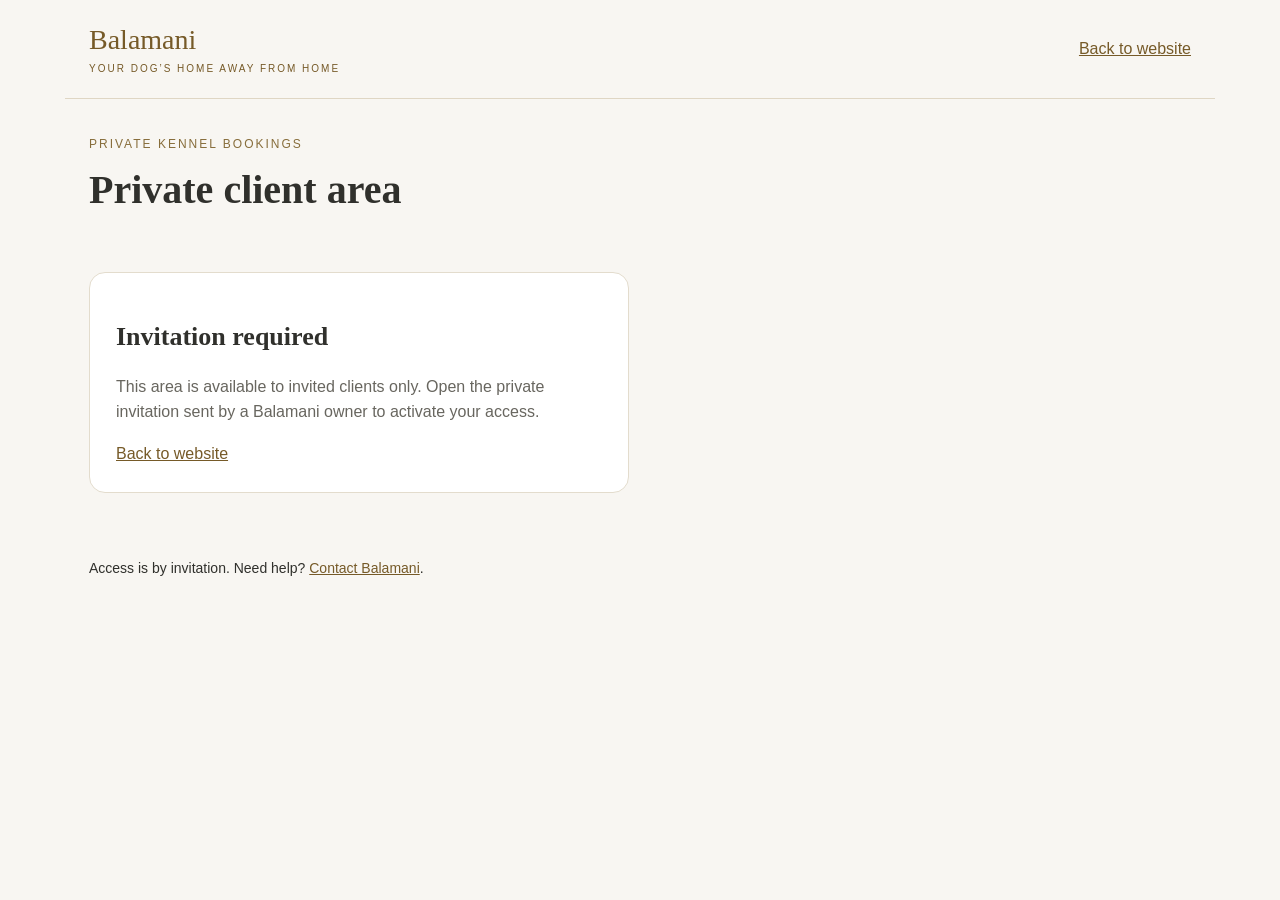
==== docs/client.html @ caba2671 "Load reusable private sign-in on booking pages" ====
<!doctype html>
<html lang="en"><head><meta charset="utf-8"><meta name="viewport" content="width=device-width,initial-scale=1"><meta name="referrer" content="no-referrer"><meta name="robots" content="noindex,nofollow"><meta http-equiv="Content-Security-Policy" content="default-src 'self'; script-src 'self'; style-src 'self'; connect-src https://pqkzhfcqpkcqttixoysr.supabase.co; img-src 'self'; base-uri 'none'; form-action 'none'; object-src 'none'"><title>Kennel bookings | Balamani</title><link rel="stylesheet" href="assets/css/client.css"><script defer src="assets/js/client.js?v=mobile-signin1"></script></head>
<body data-booking-page="kennel"><header><a class="brand" href="index.html">Balamani<span>YOUR DOG’S HOME AWAY FROM HOME</span></a><div class="row"><a href="index.html">Back to website</a><button id="signout" hidden>Sign out</button></div></header><main><p class="eyebrow">PRIVATE KENNEL BOOKINGS</p><h1 id="heading">Private client area</h1><p id="status" role="status" aria-live="polite">Connecting securely…</p><div id="app"></div></main><footer>Access is by invitation. Need help? <a href="https://wa.me/35677070998">Contact Balamani</a>.</footer></body></html>
---- docs/assets/css/client.css ----
*{box-sizing:border-box}body{margin:0;background:#f8f6f2;color:#30302c;font:16px/1.6 'Segoe UI',sans-serif}header,main,footer{max-width:1150px;margin:auto;padding:24px}header{display:flex;align-items:center;justify-content:space-between;gap:20px;border-bottom:1px solid #dfd6c4}.brand{font:28px Georgia;text-decoration:none}.brand span{display:block;font:10px 'Segoe UI',sans-serif;letter-spacing:2px;margin-top:7px}a{color:#765a28}h1,h2,h3{font-family:Georgia,serif;line-height:1.2}h1{font-size:40px;margin:12px 0}h2{font-size:26px}p{color:#68665f}.eyebrow{color:#876d3b;letter-spacing:2px;font-size:12px}.card{background:white;border:1px solid #e3dccd;border-radius:16px;padding:26px;margin:16px 0}.narrow{max-width:540px}.split{display:grid;grid-template-columns:1.15fr 1fr;gap:24px}.row{display:flex;gap:10px;align-items:center;flex-wrap:wrap}button,input,select,textarea{font:inherit}button{cursor:pointer;border:1px solid #d7c29a;border-radius:8px;padding:10px 15px;background:white;color:#655025}button.primary{background:#765a28;color:white;border-color:#765a28}button:disabled{opacity:.5;cursor:default}button:focus-visible,input:focus-visible,select:focus-visible{outline:3px solid #b58a3c;outline-offset:3px}input,select,textarea{width:100%;padding:11px;border:1px solid #c9c4ba;border-radius:7px;margin:6px 0 16px;background:white;color:#30302c}label{display:block;font-weight:600}.small{font-size:14px}.calendar{display:grid;grid-template-columns:repeat(7,1fr);gap:5px;margin-top:18px}.calendar>*{text-align:center}.day{min-height:42px;padding:8px 0;background:#f4f1e9;border:0}.day.blocked{background:#e7e5e1;color:#777;text-decoration:line-through}.booking{border-top:1px solid #e6e1d7;padding:17px 0;overflow-wrap:anywhere}.badge{display:inline-block;padding:3px 11px;background:#f2e8cd;border-radius:18px;font-size:13px}.badge.Confirmed{background:#e3efdf}.badge.Cancelled,.badge.Declined{background:#ede9e6}.notice{background:#f2ecdf;padding:14px;border-radius:8px;overflow-wrap:anywhere}#status{min-height:26px}#status.error{color:#a02d26}footer{font-size:14px}textarea{min-height:110px}[hidden]{display:none!important}@media(max-width:760px){.split{grid-template-columns:1fr;gap:0}header{align-items:start;flex-direction:column}h1{font-size:32px}main{padding:16px}.card{padding:20px}}

.day{display:flex;flex-direction:column;align-items:center;gap:4px;min-height:76px}.day.has-booking{background:#e3efdf}.day.has-request{background:#fff1cf}.day.blocked{background:#e7e5e1}.day-markers{display:flex;flex-wrap:wrap;justify-content:center;gap:3px}.stay-marker{display:inline-block;border-radius:4px;padding:1px 4px;font-size:11px;line-height:1.5;text-decoration:none}.stay-marker.confirmed{background:#cee3c6;color:#234921}.stay-marker.pending{background:#ffe1a0;color:#684500}.calendar-legend{line-height:2}.day.blocked>span:first-child{text-decoration:line-through}.day.blocked{text-decoration:none}@media(max-width:480px){.day .marker-label{display:none}.day{min-height:70px}}
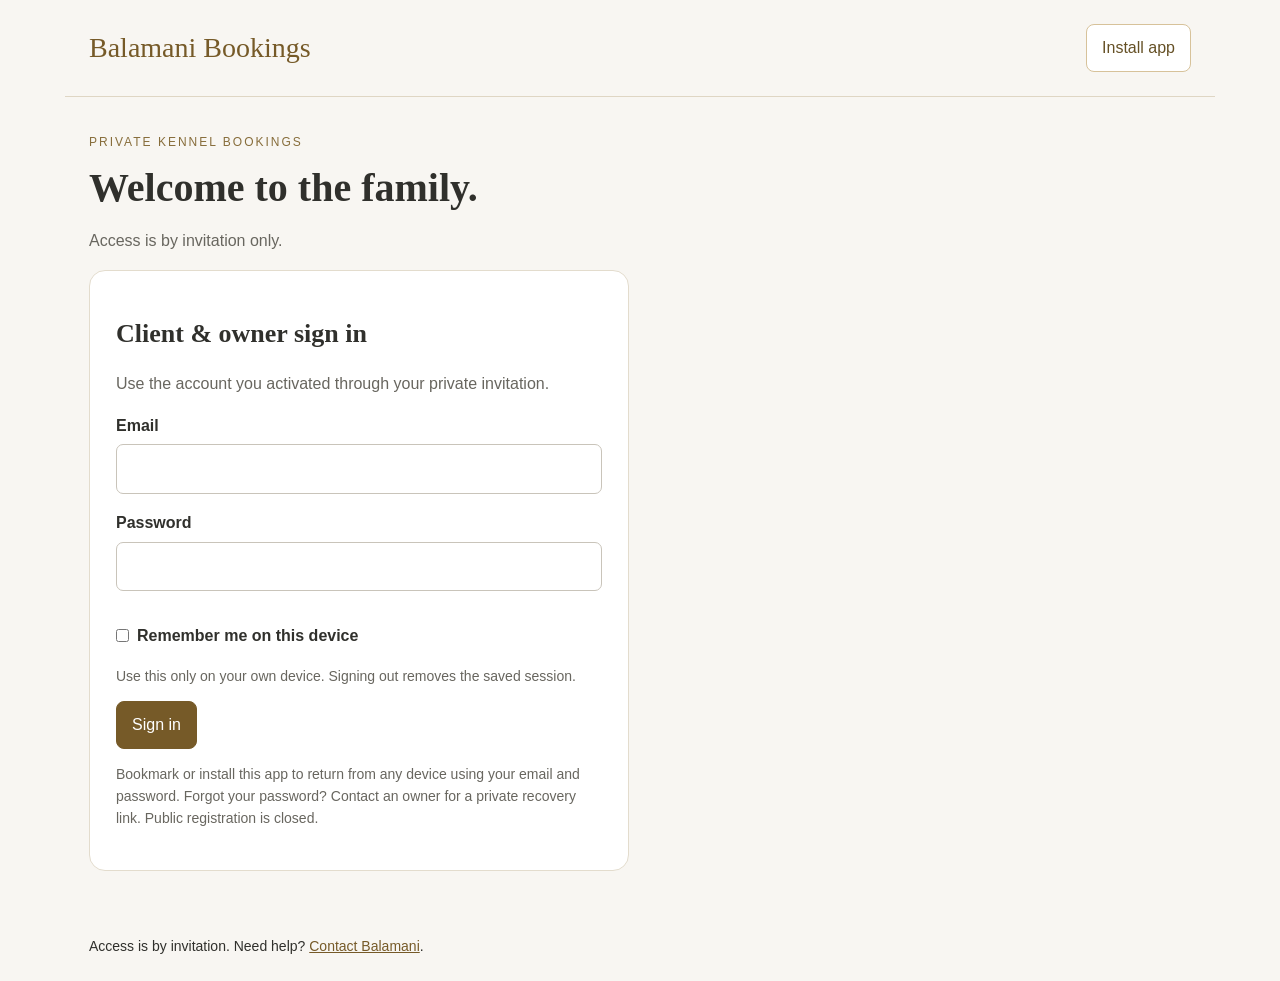
==== commit 9f2f6bae: "Separate Balamani bookings into an installable app" ====
--- a/docs/client.html
+++ b/docs/client.html
@@ -1,4 +1,12 @@
 <!doctype html>
-<html lang="en"><head><meta charset="utf-8"><meta name="viewport" content="width=device-width,initial-scale=1"><meta name="referrer" content="no-referrer"><meta name="robots" content="noindex,nofollow"><meta http-equiv="Content-Security-Policy" content="default-src 'self'; script-src 'self'; style-src 'self'; connect-src https://pqkzhfcqpkcqttixoysr.supabase.co; img-src 'self'; base-uri 'none'; form-action 'none'; object-src 'none'"><title>Kennel bookings | Balamani</title><link rel="stylesheet" href="assets/css/client.css"><script defer src="assets/js/client.js?v=mobile-signin1"></script></head>
-<body data-booking-page="kennel"><header><a class="brand" href="index.html">Balamani<span>YOUR DOG’S HOME AWAY FROM HOME</span></a><div class="row"><a href="index.html">Back to website</a><button id="signout" hidden>Sign out</button></div></header><main><p class="eyebrow">PRIVATE KENNEL BOOKINGS</p><h1 id="heading">Private client area</h1><p id="status" role="status" aria-live="polite">Connecting securely…</p><div id="app"></div></main><footer>Access is by invitation. Need help? <a href="https://wa.me/35677070998">Contact Balamani</a>.</footer></body></html>
-
+<html lang="en">
+<head>
+  <meta charset="utf-8">
+  <meta name="viewport" content="width=device-width,initial-scale=1">
+  <meta name="referrer" content="no-referrer">
+  <meta name="robots" content="noindex,nofollow">
+  <title>Balamani Bookings</title>
+  <script defer src="assets/js/booking-redirect.js"></script>
+</head>
+<body><p><a id="booking-app" href="booking-app/index.html">Open Balamani Bookings</a></p></body>
+</html>
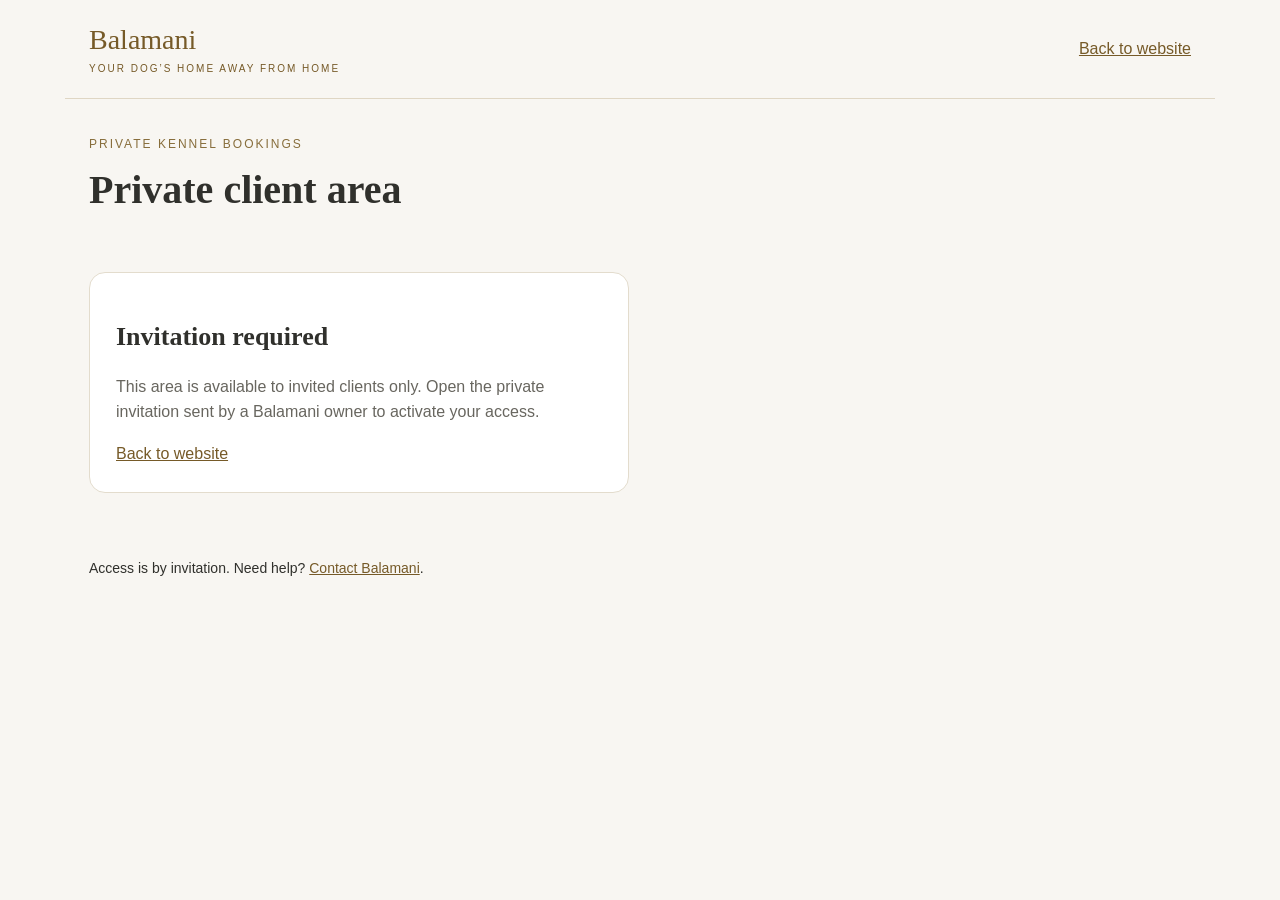
==== commit 6c9c50a1: "Revert "Separate Balamani bookings into an installable app" This reverts commit 9f2f6bae4b870359e782" ====
--- a/docs/client.html
+++ b/docs/client.html
@@ -1,12 +1,3 @@
-<!doctype html>
-<html lang="en">
-<head>
-  <meta charset="utf-8">
-  <meta name="viewport" content="width=device-width,initial-scale=1">
-  <meta name="referrer" content="no-referrer">
-  <meta name="robots" content="noindex,nofollow">
-  <title>Balamani Bookings</title>
-  <script defer src="assets/js/booking-redirect.js"></script>
-</head>
-<body><p><a id="booking-app" href="booking-app/index.html">Open Balamani Bookings</a></p></body>
-</html>
+<!doctype html>
+<html lang="en"><head><meta charset="utf-8"><meta name="viewport" content="width=device-width,initial-scale=1"><meta name="referrer" content="no-referrer"><meta name="robots" content="noindex,nofollow"><meta http-equiv="Content-Security-Policy" content="default-src 'self'; script-src 'self'; style-src 'self'; connect-src https://pqkzhfcqpkcqttixoysr.supabase.co; img-src 'self'; base-uri 'none'; form-action 'none'; object-src 'none'"><title>Kennel bookings | Balamani</title><link rel="stylesheet" href="assets/css/client.css?v=remember1"><script defer src="assets/js/client.js?v=dates-ddmmyyyy1"></script></head>
+<body data-booking-page="kennel"><header><a class="brand" href="index.html">Balamani<span>YOUR DOG’S HOME AWAY FROM HOME</span></a><div class="row"><a href="index.html">Back to website</a><button id="signout" hidden>Sign out</button></div></header><main><p class="eyebrow">PRIVATE KENNEL BOOKINGS</p><h1 id="heading">Private client area</h1><p id="status" role="status" aria-live="polite">Connecting securely…</p><div id="app"></div></main><footer>Access is by invitation. Need help? <a href="https://wa.me/35677070998">Contact Balamani</a>.</footer></body></html>
--- a/docs/assets/css/client.css
+++ b/docs/assets/css/client.css
@@ -0,0 +1,8 @@
+*{box-sizing:border-box}body{margin:0;background:#f8f6f2;color:#30302c;font:16px/1.6 'Segoe UI',sans-serif}header,main,footer{max-width:1150px;margin:auto;padding:24px}header{display:flex;align-items:center;justify-content:space-between;gap:20px;border-bottom:1px solid #dfd6c4}.brand{font:28px Georgia;text-decoration:none}.brand span{display:block;font:10px 'Segoe UI',sans-serif;letter-spacing:2px;margin-top:7px}a{color:#765a28}h1,h2,h3{font-family:Georgia,serif;line-height:1.2}h1{font-size:40px;margin:12px 0}h2{font-size:26px}p{color:#68665f}.eyebrow{color:#876d3b;letter-spacing:2px;font-size:12px}.card{background:white;border:1px solid #e3dccd;border-radius:16px;padding:26px;margin:16px 0}.narrow{max-width:540px}.split{display:grid;grid-template-columns:1.15fr 1fr;gap:24px}.row{display:flex;gap:10px;align-items:center;flex-wrap:wrap}button,input,select,textarea{font:inherit}button{cursor:pointer;border:1px solid #d7c29a;border-radius:8px;padding:10px 15px;background:white;color:#655025}button.primary{background:#765a28;color:white;border-color:#765a28}button:disabled{opacity:.5;cursor:default}button:focus-visible,input:focus-visible,select:focus-visible{outline:3px solid #b58a3c;outline-offset:3px}input,select,textarea{width:100%;padding:11px;border:1px solid #c9c4ba;border-radius:7px;margin:6px 0 16px;background:white;color:#30302c}label{display:block;font-weight:600}.small{font-size:14px}.calendar{display:grid;grid-template-columns:repeat(7,1fr);gap:5px;margin-top:18px}.calendar>*{text-align:center}.day{min-height:42px;padding:8px 0;background:#f4f1e9;border:0}.day.blocked{background:#e7e5e1;color:#777;text-decoration:line-through}.booking{border-top:1px solid #e6e1d7;padding:17px 0;overflow-wrap:anywhere}.badge{display:inline-block;padding:3px 11px;background:#f2e8cd;border-radius:18px;font-size:13px}.badge.Confirmed{background:#e3efdf}.badge.Cancelled,.badge.Declined{background:#ede9e6}.notice{background:#f2ecdf;padding:14px;border-radius:8px;overflow-wrap:anywhere}#status{min-height:26px}#status.error{color:#a02d26}footer{font-size:14px}textarea{min-height:110px}[hidden]{display:none!important}@media(max-width:760px){.split{grid-template-columns:1fr;gap:0}header{align-items:start;flex-direction:column}h1{font-size:32px}main{padding:16px}.card{padding:20px}}
+
+.day{display:flex;flex-direction:column;align-items:center;gap:4px;min-height:76px}.day.has-booking{background:#e3efdf}.day.has-request{background:#fff1cf}.day.blocked{background:#e7e5e1}.day-markers{display:flex;flex-wrap:wrap;justify-content:center;gap:3px}.stay-marker{display:inline-block;border-radius:4px;padding:1px 4px;font-size:11px;line-height:1.5;text-decoration:none}.stay-marker.confirmed{background:#cee3c6;color:#234921}.stay-marker.pending{background:#ffe1a0;color:#684500}.calendar-legend{line-height:2}.day.blocked>span:first-child{text-decoration:line-through}.day.blocked{text-decoration:none}@media(max-width:480px){.day .marker-label{display:none}.day{min-height:70px}}
+
+#account-list input[type=checkbox]{width:auto;margin:8px 8px 8px 0;padding:0;accent-color:#765a28}#account-list summary{cursor:pointer;font-weight:600}#account-list details[open]{padding-bottom:24px}#account-list form{max-width:520px;margin:16px 0}
+
+
+.remember-option{display:flex;align-items:center;gap:.5rem;margin:1rem 0}.remember-option input[type=checkbox]{width:auto;margin:0;padding:0;accent-color:#806039}
